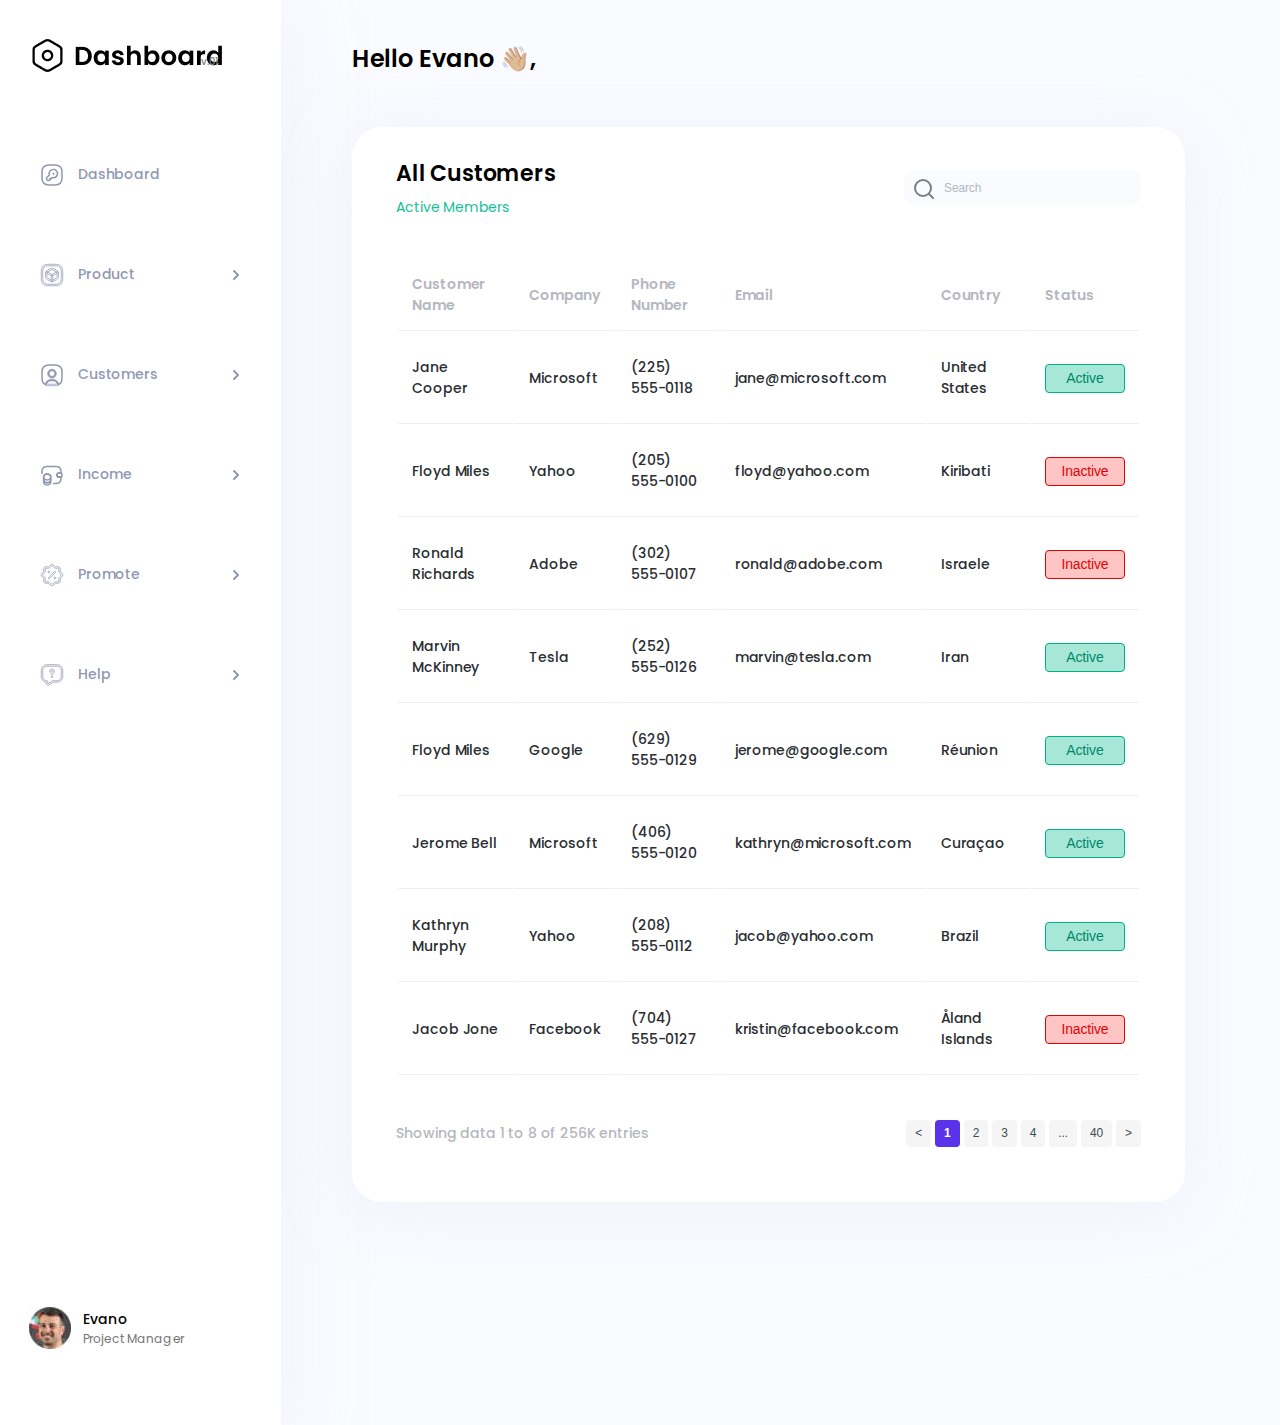
==== index.html @ ef587fdc "add" ====
<!DOCTYPE html>
<html lang="en">
  <head>
    <meta charset="UTF-8" />
    <meta name="viewport" content="width=device-width, initial-scale=1.0" />
    <title>CRM Dashboard Customers</title>
    <link rel="stylesheet" href="./css/main.min.css" />
  </head>
  <body>
    <div class="wrapper">
      <aside class="sidebar">
        <div class="sidebar__container">
          <div class="sidebar__logo">
            <img src="./img/logo.png" alt="logo image" />
            <span class="sidebar__logo-decor">v.01</span>
          </div>
          <nav class="sidebar__nav">
            <ul class="sidebar__nav-list">
              <li class="sidebar__nav-item">
                <a class="sidebar__nav-link" href="#">
                  <svg width="24" height="24">
                    <use href="./img/icons.svg#icon-dashboard"></use>
                  </svg>
                  <p>Dashboard</p>
                </a>
              </li>
              <li class="sidebar__nav-item">
                <a class="sidebar__nav-link" href="#"
                  ><svg width="24" height="24">
                    <use href="./img/icons.svg#icon-product"></use>
                  </svg>
                  <p>Product</p>
                  <svg class="sidebar__nav-icon" width="16" height="16">
                    <use href="./img/icons.svg#icon-chevron"></use></svg
                ></a>
              </li>
              <li class="sidebar__nav-item">
                <a class="sidebar__nav-link" href="#"
                  ><svg width="24" height="24">
                    <use href="./img/icons.svg#icon-customers"></use>
                  </svg>
                  <p>Customers</p>
                  <svg class="sidebar__nav-icon" width="16" height="16">
                    <use href="./img/icons.svg#icon-chevron"></use></svg
                ></a>
              </li>
              <li class="sidebar__nav-item">
                <a class="sidebar__nav-link" href="#"
                  ><svg width="24" height="24">
                    <use href="./img/icons.svg#icon-income"></use>
                  </svg>
                  <p>Income</p>
                  <svg class="sidebar__nav-icon" width="16" height="16">
                    <use href="./img/icons.svg#icon-chevron"></use></svg
                ></a>
              </li>
              <li class="sidebar__nav-item">
                <a class="sidebar__nav-link" href="#"
                  ><svg width="24" height="24">
                    <use href="./img/icons.svg#icon-promote"></use>
                  </svg>
                  <p>Promote</p>
                  <svg class="sidebar__nav-icon" width="16" height="16">
                    <use href="./img/icons.svg#icon-chevron"></use></svg
                ></a>
              </li>
              <li class="sidebar__nav-item">
                <a class="sidebar__nav-link" href="#"
                  ><svg width="24" height="24">
                    <use href="./img/icons.svg#icon-help"></use>
                  </svg>
                  <p>Help</p>
                  <svg class="sidebar__nav-icon" width="16" height="16">
                    <use href="./img/icons.svg#icon-chevron"></use>
                  </svg>
                </a>
              </li>
            </ul>
          </nav>
          <div class="user">
            <img
              src="./img/evano.jpg"
              width="42"
              height="42"
              alt="user photo"
            />
            <div class="user__info">
              <p class="user__name">Evano</p>
              <p class="user__position">Project Manager</p>
            </div>
          </div>
        </div>
      </aside>
      <main class="section-main">
        <h1 class="section-main__title">Hello Evano 👋🏼,</h1>
        <div class="section-main__content">
          <div class="customer-content">
            <div class="customer-content__head">
              <div>
                <h2 class="customer-content__title">All Customers</h2>
                <p class="customer-content__sub-title">Active Members</p>
              </div>
              <div class="search">
                <button class="search__btn">
                  <svg width="24" height="24">
                    <use href="./img/icons.svg#icon-search"></use>
                  </svg>
                </button>
                <input
                  class="search__input"
                  type="text"
                  placeholder="Search"
                  name="search"
                />
              </div>
            </div>
            <table class="table">
              <thead>
                <tr>
                  <th>Customer Name</th>
                  <th>Company</th>
                  <th>Phone Number</th>
                  <th>Email</th>
                  <th>Country</th>
                  <th>Status</th>
                </tr>
              </thead>
              <tbody id="customerTableBody"></tbody>
            </table>
            <div class="pagination">
              <p class="pagination__text">
                Showing data 1 to 8 of 256K entries
              </p>
              <div>
                <button class="pagination__btn" id="prevPage" type="button">
                  <
                </button>
                <button class="pagination__btn page-number" data-page="1">
                  1
                </button>
                <button class="pagination__btn page-number" data-page="2">
                  2
                </button>
                <button class="pagination__btn page-number" data-page="3">
                  3
                </button>
                <button class="pagination__btn page-number" data-page="4">
                  4
                </button>
                <button class="pagination__btn">...</button>
                <button class="pagination__btn page-number" data-page="40">
                  40
                </button>
                <button class="pagination__btn page-number" id="next">></button>
              </div>
            </div>
          </div>
        </div>
      </main>
    </div>

    <script type="module" src="./js/main.js"></script>
  </body>
</html>
---- css/main.min.css ----
*,*::before,*::after{-webkit-box-sizing:border-box;box-sizing:border-box}body{color:#292d32;font-family:"Poppins",sans-serif;font-size:14px;font-weight:500;background-color:#fafbff;margin:0}h1,h2,h3,h4,h5,h6{margin-top:0}img{display:block;max-width:100%;height:auto;-o-object-fit:cover;object-fit:cover}ul{margin:0;padding:0;list-style-type:none}a{text-decoration:none}button{cursor:pointer}.wrapper{display:-webkit-box;display:-ms-flexbox;display:flex}@font-face{font-display:swap;font-family:"Poppins";font-weight:400;src:url("../fonts/poppins-v21-latin-regular.woff2") format("woff2")}@font-face{font-display:swap;font-family:"Poppins";font-weight:500;src:url("../fonts/poppins-v21-latin-500.woff2") format("woff2")}@font-face{font-display:swap;font-family:"Poppins";font-weight:600;src:url("../fonts/poppins-v21-latin-600.woff2") format("woff2")}.sidebar{width:306px;min-height:100vh;padding:36px 29px 76px;-webkit-box-shadow:0 10px 60px 0 rgba(226,236,249,.5);box-shadow:0 10px 60px 0 rgba(226,236,249,.5);background:#fff}.sidebar__container{display:-webkit-box;display:-ms-flexbox;display:flex;-webkit-box-orient:vertical;-webkit-box-direction:normal;-ms-flex-direction:column;flex-direction:column;-webkit-box-pack:center;-ms-flex-pack:center;justify-content:center}.sidebar__logo{position:relative;display:-webkit-box;display:-ms-flexbox;display:flex;gap:4px;margin-bottom:64px}.sidebar__logo-decor{position:absolute;bottom:5px;right:33px;font-weight:500;font-size:10px;letter-spacing:-0.01em;color:#838383}.sidebar__nav{-webkit-box-flex:1;-ms-flex:1 1 auto;flex:1 1 auto;margin-bottom:597px}.sidebar__nav-list{display:-webkit-box;display:-ms-flexbox;display:flex;-webkit-box-orient:vertical;-webkit-box-direction:normal;-ms-flex-direction:column;flex-direction:column;gap:29px;-webkit-box-pack:center;-ms-flex-pack:center;justify-content:center;margin:0;padding:0}.sidebar__nav-link{display:-webkit-box;display:-ms-flexbox;display:flex;-webkit-box-align:center;-ms-flex-align:center;align-items:center;gap:14px;padding:11px 8px 11px 11px;width:100%;letter-spacing:-0.01em;color:#9197b3;stroke:#9197b3;fill:rgba(0,0,0,0);-webkit-transition:color .3s;transition:color .3s}.sidebar__nav-link:hover{color:#fff;border-radius:8px;background-color:#5932ea;stroke:#fff}.sidebar__nav-icon{margin-left:auto}.user{display:-webkit-box;display:-ms-flexbox;display:flex;-webkit-box-align:center;-ms-flex-align:center;align-items:center;gap:12px}.user__info{display:-webkit-box;display:-ms-flexbox;display:flex;-webkit-box-orient:vertical;-webkit-box-direction:normal;-ms-flex-direction:column;flex-direction:column}.user__name{letter-spacing:.01em;color:#000;margin:0}.user__position{font-weight:400;font-size:12px;letter-spacing:.01em;color:#757575;margin:0}.section-main{padding:41px 95px 71px 71px}.section-main__title{font-size:24px;color:#000;margin-bottom:51px}.section-main__content{width:100%;padding:30px 44px 44px;border-radius:30px;background-color:#fff;-webkit-box-shadow:0 10px 60px 0 rgba(226,236,249,.5);box-shadow:0 10px 60px 0 rgba(226,236,249,.5)}.customer-content__head{display:-webkit-box;display:-ms-flexbox;display:flex;-webkit-box-pack:justify;-ms-flex-pack:justify;justify-content:space-between;-webkit-box-align:center;-ms-flex-align:center;align-items:center;margin-bottom:40px}.customer-content__title{font-weight:600;font-size:22px;letter-spacing:-0.01em;color:#000;margin-bottom:7px}.customer-content__sub-title{font-weight:400;letter-spacing:-0.01em;color:#16c098;margin:0}.search{position:relative}.search__btn{padding:7px 8px;background-color:rgba(0,0,0,0);border:none;stroke:#7e7e7e;fill:rgba(0,0,0,0);position:absolute;top:0;left:0;outline:0;cursor:pointer}.search__input{width:100%;padding:10px 20px 10px 40px;background-color:#f9fbff;border-radius:10px;border:none}.search__input::-webkit-input-placeholder{font-weight:400;font-size:12px;letter-spacing:-0.01em;color:#b5b7c0}.search__input::-moz-placeholder{font-weight:400;font-size:12px;letter-spacing:-0.01em;color:#b5b7c0}.search__input:-ms-input-placeholder{font-weight:400;font-size:12px;letter-spacing:-0.01em;color:#b5b7c0}.search__input::-ms-input-placeholder{font-weight:400;font-size:12px;letter-spacing:-0.01em;color:#b5b7c0}.search__input::placeholder{font-weight:400;font-size:12px;letter-spacing:-0.01em;color:#b5b7c0}.table{width:100%;margin-bottom:32px}.table tr,.table td{padding:24px 14px;border-bottom:1px solid #eee;text-align:left;letter-spacing:-0.01em}.table th{padding:14px;letter-spacing:-0.01em;color:#b5b7c0;border-bottom:1px solid #eee}.status{border-radius:4px;padding:4px 12px;text-align:center;width:80px;height:29px;color:#000;font-size:12px;width:80px;height:29px;font-weight:500;font-size:14px;letter-spacing:-0.01em}.active{border:1px solid #00b087;background:rgba(22,192,152,.38);color:#008767}.inactive{background:#ffc5c5;border:1px solid #df0404;color:#df0404}.pagination{display:-webkit-box;display:-ms-flexbox;display:flex;-webkit-box-pack:justify;-ms-flex-pack:justify;justify-content:space-between;-webkit-box-align:center;-ms-flex-align:center;align-items:center}.pagination__text{letter-spacing:-0.01em;color:#b5b7c0}.pagination__btn{border-radius:4px;padding:6px 9px;background-color:#f5f5f5;border:none;font-size:12px;line-height:1.2;letter-spacing:-0.01em;color:#404b52}.page-number.active{background-color:#5932ea;color:#fff;font-weight:bold}/*# sourceMappingURL=main.min.css.map */
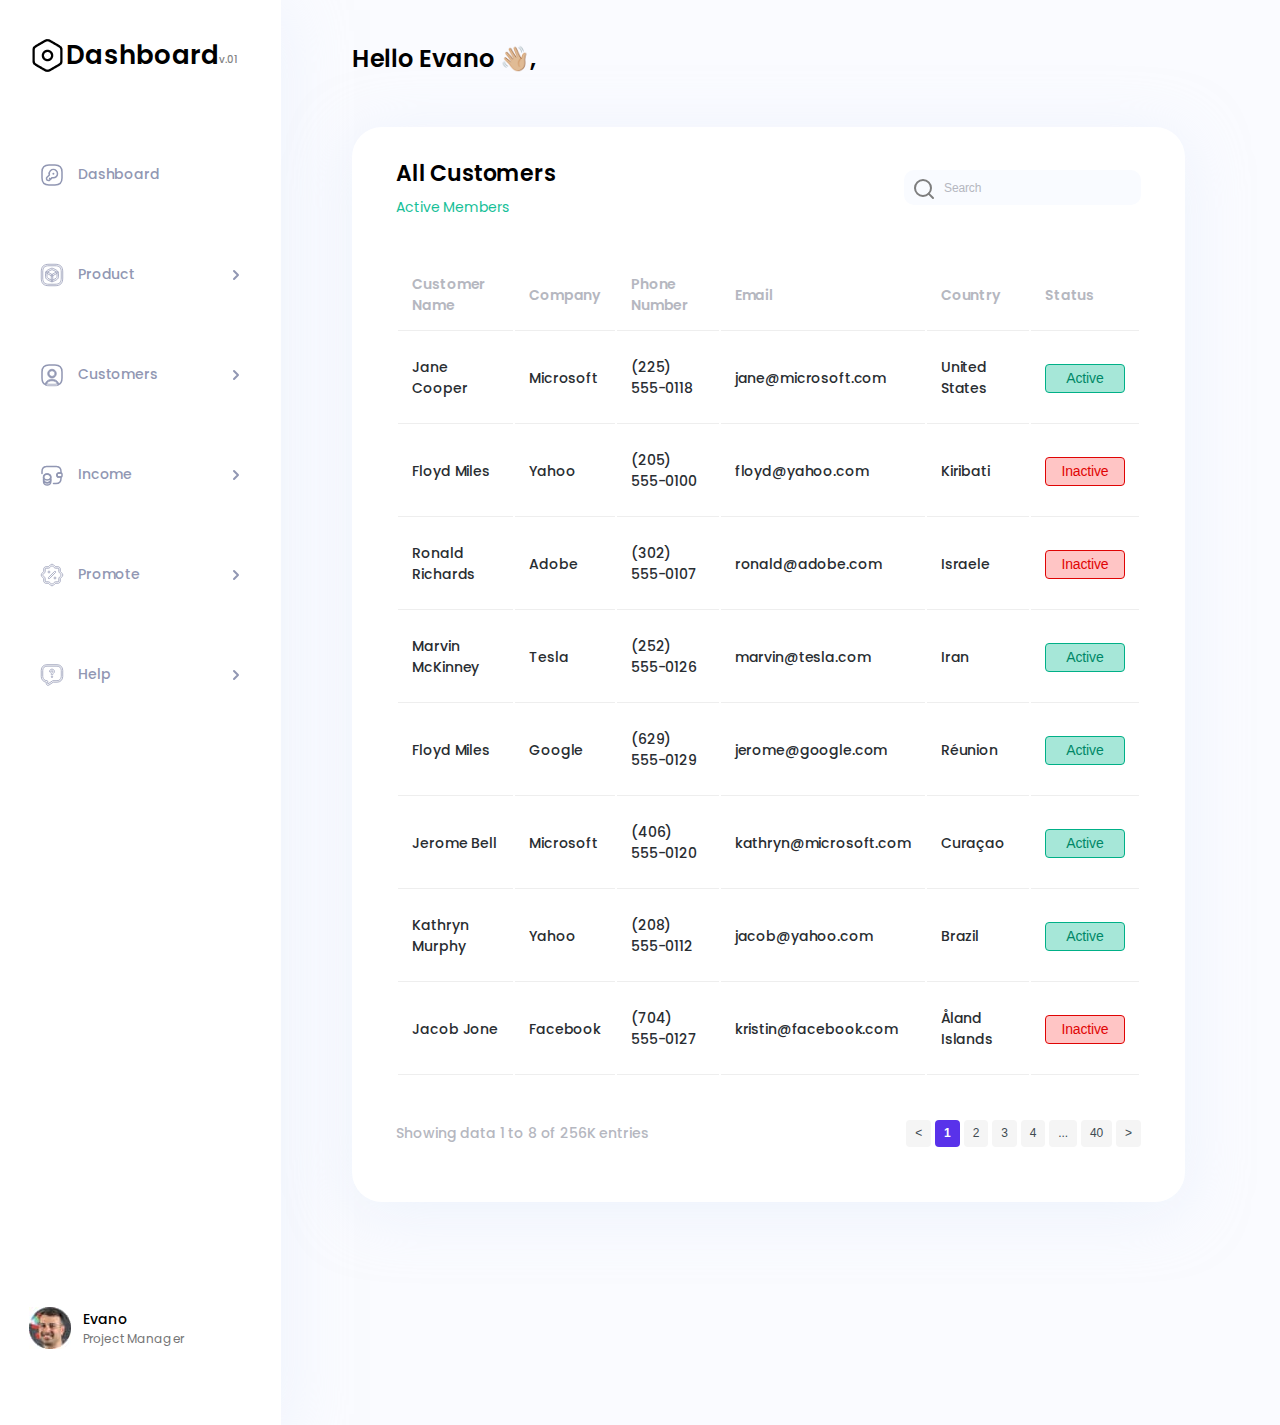
==== commit e5acda1f: "add mob" ====
--- a/index.html
+++ b/index.html
@@ -12,6 +12,7 @@
         <div class="sidebar__container">
           <div class="sidebar__logo">
             <img src="./img/logo.png" alt="logo image" />
+            Dashboard
             <span class="sidebar__logo-decor">v.01</span>
           </div>
           <nav class="sidebar__nav">
@@ -156,6 +157,96 @@
             </div>
           </div>
         </div>
+        <button class="burger-open menu-btn-open" type="button">
+          <svg width="24" height="24">
+            <use href="./img/icons.svg#icon-menu"></use>
+          </svg>
+        </button>
+        <div class="mobile-menu">
+          <button class="mobile-menu__btn-close menu-btn-close" type="button">
+            <svg width="24" height="24">
+              <use href="./img/icons.svg#icon-close"></use>
+            </svg>
+          </button>
+          <a class="mobile-menu__logo" href="/">
+            <img src="./img/logo.png" width="37" height="37" alt="logo image" />
+            Dashboard
+            <span class="mobile-menu__logo-decor">v.01</span>
+          </a>
+          <ul class="mobile-menu__list">
+            <li class="mobile-menu__item">
+              <a class="mobile-menu__link" href="#">
+                <svg width="24" height="24">
+                  <use href="./img/icons.svg#icon-dashboard"></use>
+                </svg>
+                <p>Dashboard</p>
+              </a>
+            </li>
+            <li class="mobile-menu__item">
+              <a class="mobile-menu__link" href="#"
+                ><svg width="24" height="24">
+                  <use href="./img/icons.svg#icon-product"></use>
+                </svg>
+                <p>Product</p>
+                <svg class="sidebar__nav-icon" width="16" height="16">
+                  <use href="./img/icons.svg#icon-chevron"></use></svg
+              ></a>
+            </li>
+            <li class="mobile-menu__item">
+              <a class="mobile-menu__link" href="#"
+                ><svg width="24" height="24">
+                  <use href="./img/icons.svg#icon-customers"></use>
+                </svg>
+                <p>Customers</p>
+                <svg class="sidebar__nav-icon" width="16" height="16">
+                  <use href="./img/icons.svg#icon-chevron"></use></svg
+              ></a>
+            </li>
+            <li class="mobile-menu__item">
+              <a class="mobile-menu__link" href="#"
+                ><svg width="24" height="24">
+                  <use href="./img/icons.svg#icon-income"></use>
+                </svg>
+                <p>Income</p>
+                <svg class="sidebar__nav-icon" width="16" height="16">
+                  <use href="./img/icons.svg#icon-chevron"></use></svg
+              ></a>
+            </li>
+            <li class="mobile-menu__item">
+              <a class="mobile-menu__link" href="#"
+                ><svg width="24" height="24">
+                  <use href="./img/icons.svg#icon-promote"></use>
+                </svg>
+                <p>Promote</p>
+                <svg class="sidebar__nav-icon" width="16" height="16">
+                  <use href="./img/icons.svg#icon-chevron"></use></svg
+              ></a>
+            </li>
+            <li class="mobile-menu__item">
+              <a class="mobile-menu__link" href="#"
+                ><svg width="24" height="24">
+                  <use href="./img/icons.svg#icon-help"></use>
+                </svg>
+                <p>Help</p>
+                <svg class="sidebar__nav-icon" width="16" height="16">
+                  <use href="./img/icons.svg#icon-chevron"></use>
+                </svg>
+              </a>
+            </li>
+          </ul>
+          <div class="user">
+            <img
+              src="./img/evano.jpg"
+              width="42"
+              height="42"
+              alt="user photo"
+            />
+            <div class="user__info">
+              <p class="user__name">Evano</p>
+              <p class="user__position">Project Manager</p>
+            </div>
+          </div>
+        </div>
       </main>
     </div>
 
--- a/css/main.min.css
+++ b/css/main.min.css
@@ -1 +1 @@
-*,*::before,*::after{-webkit-box-sizing:border-box;box-sizing:border-box}body{color:#292d32;font-family:"Poppins",sans-serif;font-size:14px;font-weight:500;background-color:#fafbff;margin:0}h1,h2,h3,h4,h5,h6{margin-top:0}img{display:block;max-width:100%;height:auto;-o-object-fit:cover;object-fit:cover}ul{margin:0;padding:0;list-style-type:none}a{text-decoration:none}button{cursor:pointer}.wrapper{display:-webkit-box;display:-ms-flexbox;display:flex}@font-face{font-display:swap;font-family:"Poppins";font-weight:400;src:url("../fonts/poppins-v21-latin-regular.woff2") format("woff2")}@font-face{font-display:swap;font-family:"Poppins";font-weight:500;src:url("../fonts/poppins-v21-latin-500.woff2") format("woff2")}@font-face{font-display:swap;font-family:"Poppins";font-weight:600;src:url("../fonts/poppins-v21-latin-600.woff2") format("woff2")}.sidebar{width:306px;min-height:100vh;padding:36px 29px 76px;-webkit-box-shadow:0 10px 60px 0 rgba(226,236,249,.5);box-shadow:0 10px 60px 0 rgba(226,236,249,.5);background:#fff}.sidebar__container{display:-webkit-box;display:-ms-flexbox;display:flex;-webkit-box-orient:vertical;-webkit-box-direction:normal;-ms-flex-direction:column;flex-direction:column;-webkit-box-pack:center;-ms-flex-pack:center;justify-content:center}.sidebar__logo{position:relative;display:-webkit-box;display:-ms-flexbox;display:flex;gap:4px;margin-bottom:64px}.sidebar__logo-decor{position:absolute;bottom:5px;right:33px;font-weight:500;font-size:10px;letter-spacing:-0.01em;color:#838383}.sidebar__nav{-webkit-box-flex:1;-ms-flex:1 1 auto;flex:1 1 auto;margin-bottom:597px}.sidebar__nav-list{display:-webkit-box;display:-ms-flexbox;display:flex;-webkit-box-orient:vertical;-webkit-box-direction:normal;-ms-flex-direction:column;flex-direction:column;gap:29px;-webkit-box-pack:center;-ms-flex-pack:center;justify-content:center;margin:0;padding:0}.sidebar__nav-link{display:-webkit-box;display:-ms-flexbox;display:flex;-webkit-box-align:center;-ms-flex-align:center;align-items:center;gap:14px;padding:11px 8px 11px 11px;width:100%;letter-spacing:-0.01em;color:#9197b3;stroke:#9197b3;fill:rgba(0,0,0,0);-webkit-transition:color .3s;transition:color .3s}.sidebar__nav-link:hover{color:#fff;border-radius:8px;background-color:#5932ea;stroke:#fff}.sidebar__nav-icon{margin-left:auto}.user{display:-webkit-box;display:-ms-flexbox;display:flex;-webkit-box-align:center;-ms-flex-align:center;align-items:center;gap:12px}.user__info{display:-webkit-box;display:-ms-flexbox;display:flex;-webkit-box-orient:vertical;-webkit-box-direction:normal;-ms-flex-direction:column;flex-direction:column}.user__name{letter-spacing:.01em;color:#000;margin:0}.user__position{font-weight:400;font-size:12px;letter-spacing:.01em;color:#757575;margin:0}.section-main{padding:41px 95px 71px 71px}.section-main__title{font-size:24px;color:#000;margin-bottom:51px}.section-main__content{width:100%;padding:30px 44px 44px;border-radius:30px;background-color:#fff;-webkit-box-shadow:0 10px 60px 0 rgba(226,236,249,.5);box-shadow:0 10px 60px 0 rgba(226,236,249,.5)}.customer-content__head{display:-webkit-box;display:-ms-flexbox;display:flex;-webkit-box-pack:justify;-ms-flex-pack:justify;justify-content:space-between;-webkit-box-align:center;-ms-flex-align:center;align-items:center;margin-bottom:40px}.customer-content__title{font-weight:600;font-size:22px;letter-spacing:-0.01em;color:#000;margin-bottom:7px}.customer-content__sub-title{font-weight:400;letter-spacing:-0.01em;color:#16c098;margin:0}.search{position:relative}.search__btn{padding:7px 8px;background-color:rgba(0,0,0,0);border:none;stroke:#7e7e7e;fill:rgba(0,0,0,0);position:absolute;top:0;left:0;outline:0;cursor:pointer}.search__input{width:100%;padding:10px 20px 10px 40px;background-color:#f9fbff;border-radius:10px;border:none}.search__input::-webkit-input-placeholder{font-weight:400;font-size:12px;letter-spacing:-0.01em;color:#b5b7c0}.search__input::-moz-placeholder{font-weight:400;font-size:12px;letter-spacing:-0.01em;color:#b5b7c0}.search__input:-ms-input-placeholder{font-weight:400;font-size:12px;letter-spacing:-0.01em;color:#b5b7c0}.search__input::-ms-input-placeholder{font-weight:400;font-size:12px;letter-spacing:-0.01em;color:#b5b7c0}.search__input::placeholder{font-weight:400;font-size:12px;letter-spacing:-0.01em;color:#b5b7c0}.table{width:100%;margin-bottom:32px}.table tr,.table td{padding:24px 14px;border-bottom:1px solid #eee;text-align:left;letter-spacing:-0.01em}.table th{padding:14px;letter-spacing:-0.01em;color:#b5b7c0;border-bottom:1px solid #eee}.status{border-radius:4px;padding:4px 12px;text-align:center;width:80px;height:29px;color:#000;font-size:12px;width:80px;height:29px;font-weight:500;font-size:14px;letter-spacing:-0.01em}.active{border:1px solid #00b087;background:rgba(22,192,152,.38);color:#008767}.inactive{background:#ffc5c5;border:1px solid #df0404;color:#df0404}.pagination{display:-webkit-box;display:-ms-flexbox;display:flex;-webkit-box-pack:justify;-ms-flex-pack:justify;justify-content:space-between;-webkit-box-align:center;-ms-flex-align:center;align-items:center}.pagination__text{letter-spacing:-0.01em;color:#b5b7c0}.pagination__btn{border-radius:4px;padding:6px 9px;background-color:#f5f5f5;border:none;font-size:12px;line-height:1.2;letter-spacing:-0.01em;color:#404b52}.page-number.active{background-color:#5932ea;color:#fff;font-weight:bold}/*# sourceMappingURL=main.min.css.map */+*,*::before,*::after{-webkit-box-sizing:border-box;box-sizing:border-box}body{color:#292d32;font-family:"Poppins",sans-serif;font-size:14px;font-weight:500;background-color:#fafbff;margin:0}h1,h2,h3,h4,h5,h6{margin-top:0}img{display:block;max-width:100%;height:auto;-o-object-fit:cover;object-fit:cover}ul{margin:0;padding:0;list-style-type:none}a{text-decoration:none}button{cursor:pointer}.wrapper{display:-webkit-box;display:-ms-flexbox;display:flex}@font-face{font-display:swap;font-family:"Poppins";font-weight:400;src:url("../fonts/poppins-v21-latin-regular.woff2") format("woff2")}@font-face{font-display:swap;font-family:"Poppins";font-weight:500;src:url("../fonts/poppins-v21-latin-500.woff2") format("woff2")}@font-face{font-display:swap;font-family:"Poppins";font-weight:600;src:url("../fonts/poppins-v21-latin-600.woff2") format("woff2")}.sidebar{display:none}@media screen and (min-width: 768px){.sidebar{display:block;width:306px;min-height:100vh;padding:36px 29px 76px;-webkit-box-shadow:0 10px 60px 0 rgba(226,236,249,.5);box-shadow:0 10px 60px 0 rgba(226,236,249,.5);background:#fff}}.sidebar__container{display:-webkit-box;display:-ms-flexbox;display:flex;-webkit-box-orient:vertical;-webkit-box-direction:normal;-ms-flex-direction:column;flex-direction:column;-webkit-box-pack:center;-ms-flex-pack:center;justify-content:center}.sidebar__logo{display:-webkit-box;display:-ms-flexbox;display:flex;-webkit-box-align:center;-ms-flex-align:center;align-items:center;margin-bottom:64px;font-weight:600;font-size:26px;letter-spacing:.01em;color:#000;max-width:195px}.sidebar__logo-decor{font-weight:500;font-size:10px;letter-spacing:-0.01em;color:#838383;margin-bottom:-8px}.sidebar__nav{-webkit-box-flex:1;-ms-flex:1 1 auto;flex:1 1 auto;margin-bottom:597px}.sidebar__nav-list{display:-webkit-box;display:-ms-flexbox;display:flex;-webkit-box-orient:vertical;-webkit-box-direction:normal;-ms-flex-direction:column;flex-direction:column;gap:29px;-webkit-box-pack:center;-ms-flex-pack:center;justify-content:center;margin:0;padding:0}.sidebar__nav-link{display:-webkit-box;display:-ms-flexbox;display:flex;-webkit-box-align:center;-ms-flex-align:center;align-items:center;gap:14px;padding:11px 8px 11px 11px;width:100%;letter-spacing:-0.01em;color:#9197b3;stroke:#9197b3;fill:rgba(0,0,0,0);-webkit-transition:color .3s;transition:color .3s}.sidebar__nav-link:hover{color:#fff;border-radius:8px;background-color:#5932ea;stroke:#fff}.sidebar__nav-icon{margin-left:auto}.user{display:-webkit-box;display:-ms-flexbox;display:flex;-webkit-box-align:center;-ms-flex-align:center;align-items:center;gap:12px}.user__info{display:-webkit-box;display:-ms-flexbox;display:flex;-webkit-box-orient:vertical;-webkit-box-direction:normal;-ms-flex-direction:column;flex-direction:column}.user__name{letter-spacing:.01em;color:#000;margin:0}.user__position{font-weight:400;font-size:12px;letter-spacing:.01em;color:#757575;margin:0}.section-main{padding:41px 95px 71px 71px}.section-main__title{font-size:24px;color:#000;margin-bottom:51px}.section-main__content{width:100%;padding:30px 44px 44px;border-radius:30px;background-color:#fff;-webkit-box-shadow:0 10px 60px 0 rgba(226,236,249,.5);box-shadow:0 10px 60px 0 rgba(226,236,249,.5)}.customer-content__head{display:-webkit-box;display:-ms-flexbox;display:flex;-webkit-box-pack:justify;-ms-flex-pack:justify;justify-content:space-between;-webkit-box-align:center;-ms-flex-align:center;align-items:center;margin-bottom:40px}.customer-content__title{font-weight:600;font-size:22px;letter-spacing:-0.01em;color:#000;margin-bottom:7px}.customer-content__sub-title{font-weight:400;letter-spacing:-0.01em;color:#16c098;margin:0}.search{position:relative}.search__btn{padding:7px 8px;background-color:rgba(0,0,0,0);border:none;stroke:#7e7e7e;fill:rgba(0,0,0,0);position:absolute;top:0;left:0;outline:0;cursor:pointer}.search__input{width:100%;padding:10px 20px 10px 40px;background-color:#f9fbff;border-radius:10px;border:none}.search__input::-webkit-input-placeholder{font-weight:400;font-size:12px;letter-spacing:-0.01em;color:#b5b7c0}.search__input::-moz-placeholder{font-weight:400;font-size:12px;letter-spacing:-0.01em;color:#b5b7c0}.search__input:-ms-input-placeholder{font-weight:400;font-size:12px;letter-spacing:-0.01em;color:#b5b7c0}.search__input::-ms-input-placeholder{font-weight:400;font-size:12px;letter-spacing:-0.01em;color:#b5b7c0}.search__input::placeholder{font-weight:400;font-size:12px;letter-spacing:-0.01em;color:#b5b7c0}.table{width:100%;margin-bottom:32px}.table tr,.table td{padding:24px 14px;border-bottom:1px solid #eee;text-align:left;letter-spacing:-0.01em}.table th{padding:14px;letter-spacing:-0.01em;color:#b5b7c0;border-bottom:1px solid #eee}.status{border-radius:4px;padding:4px 12px;text-align:center;width:80px;height:29px;color:#000;font-size:12px;width:80px;height:29px;font-weight:500;font-size:14px;letter-spacing:-0.01em}.active{border:1px solid #00b087;background:rgba(22,192,152,.38);color:#008767}.inactive{background:#ffc5c5;border:1px solid #df0404;color:#df0404}.pagination{display:-webkit-box;display:-ms-flexbox;display:flex;-webkit-box-pack:justify;-ms-flex-pack:justify;justify-content:space-between;-webkit-box-align:center;-ms-flex-align:center;align-items:center}.pagination__text{letter-spacing:-0.01em;color:#b5b7c0}.pagination__btn{border-radius:4px;padding:6px 9px;background-color:#f5f5f5;border:none;font-size:12px;line-height:1.2;letter-spacing:-0.01em;color:#404b52}.page-number.active{background-color:#5932ea;color:#fff;font-weight:bold}.burger-open{position:absolute;top:10px;right:24px;width:24px;height:24px;padding:0;background-color:rgba(0,0,0,0);border:none;fill:#000}@media screen and (min-width: 768px){.burger-open{display:none}}.mobile-menu{position:fixed;top:0;left:0;z-index:2;width:100%;height:100%;padding:16px 24px;background-color:#fff;-webkit-transform:translateX(100%);transform:translateX(100%);-webkit-transition:-webkit-transform .3s;transition:-webkit-transform .3s;transition:transform .3s;transition:transform .3s, -webkit-transform .3s}@media screen and (min-width: 768px){.mobile-menu{display:none}}.mobile-menu.is-open{-webkit-transform:translateX(0);transform:translateX(0)}.mobile-menu__btn-close{position:absolute;top:16px;right:24px;display:-webkit-box;display:-ms-flexbox;display:flex;-webkit-box-align:center;-ms-flex-align:center;align-items:center;-webkit-box-pack:center;-ms-flex-pack:center;justify-content:center;padding:0;fill:rgba(0,0,0,0);stroke:#000;background-color:rgba(0,0,0,0);border:none;cursor:pointer}.mobile-menu__logo{display:-webkit-box;display:-ms-flexbox;display:flex;-webkit-box-align:center;-ms-flex-align:center;align-items:center;margin-bottom:34px;font-weight:600;font-size:26px;letter-spacing:.01em;color:#000;max-width:195px}.mobile-menu__logo-decor{font-weight:500;font-size:10px;letter-spacing:-0.01em;color:#838383;margin-bottom:-8px}.mobile-menu__list{display:-webkit-box;display:-ms-flexbox;display:flex;-webkit-box-orient:vertical;-webkit-box-direction:normal;-ms-flex-direction:column;flex-direction:column;gap:15px;-webkit-box-pack:center;-ms-flex-pack:center;justify-content:center;margin:0;padding:0;margin-bottom:40px}.mobile-menu__link{display:-webkit-box;display:-ms-flexbox;display:flex;-webkit-box-align:center;-ms-flex-align:center;align-items:center;gap:10px;padding:11px 8px 11px 11px;width:100%;letter-spacing:-0.01em;color:#9197b3;stroke:#9197b3;fill:rgba(0,0,0,0)}/*# sourceMappingURL=main.min.css.map */